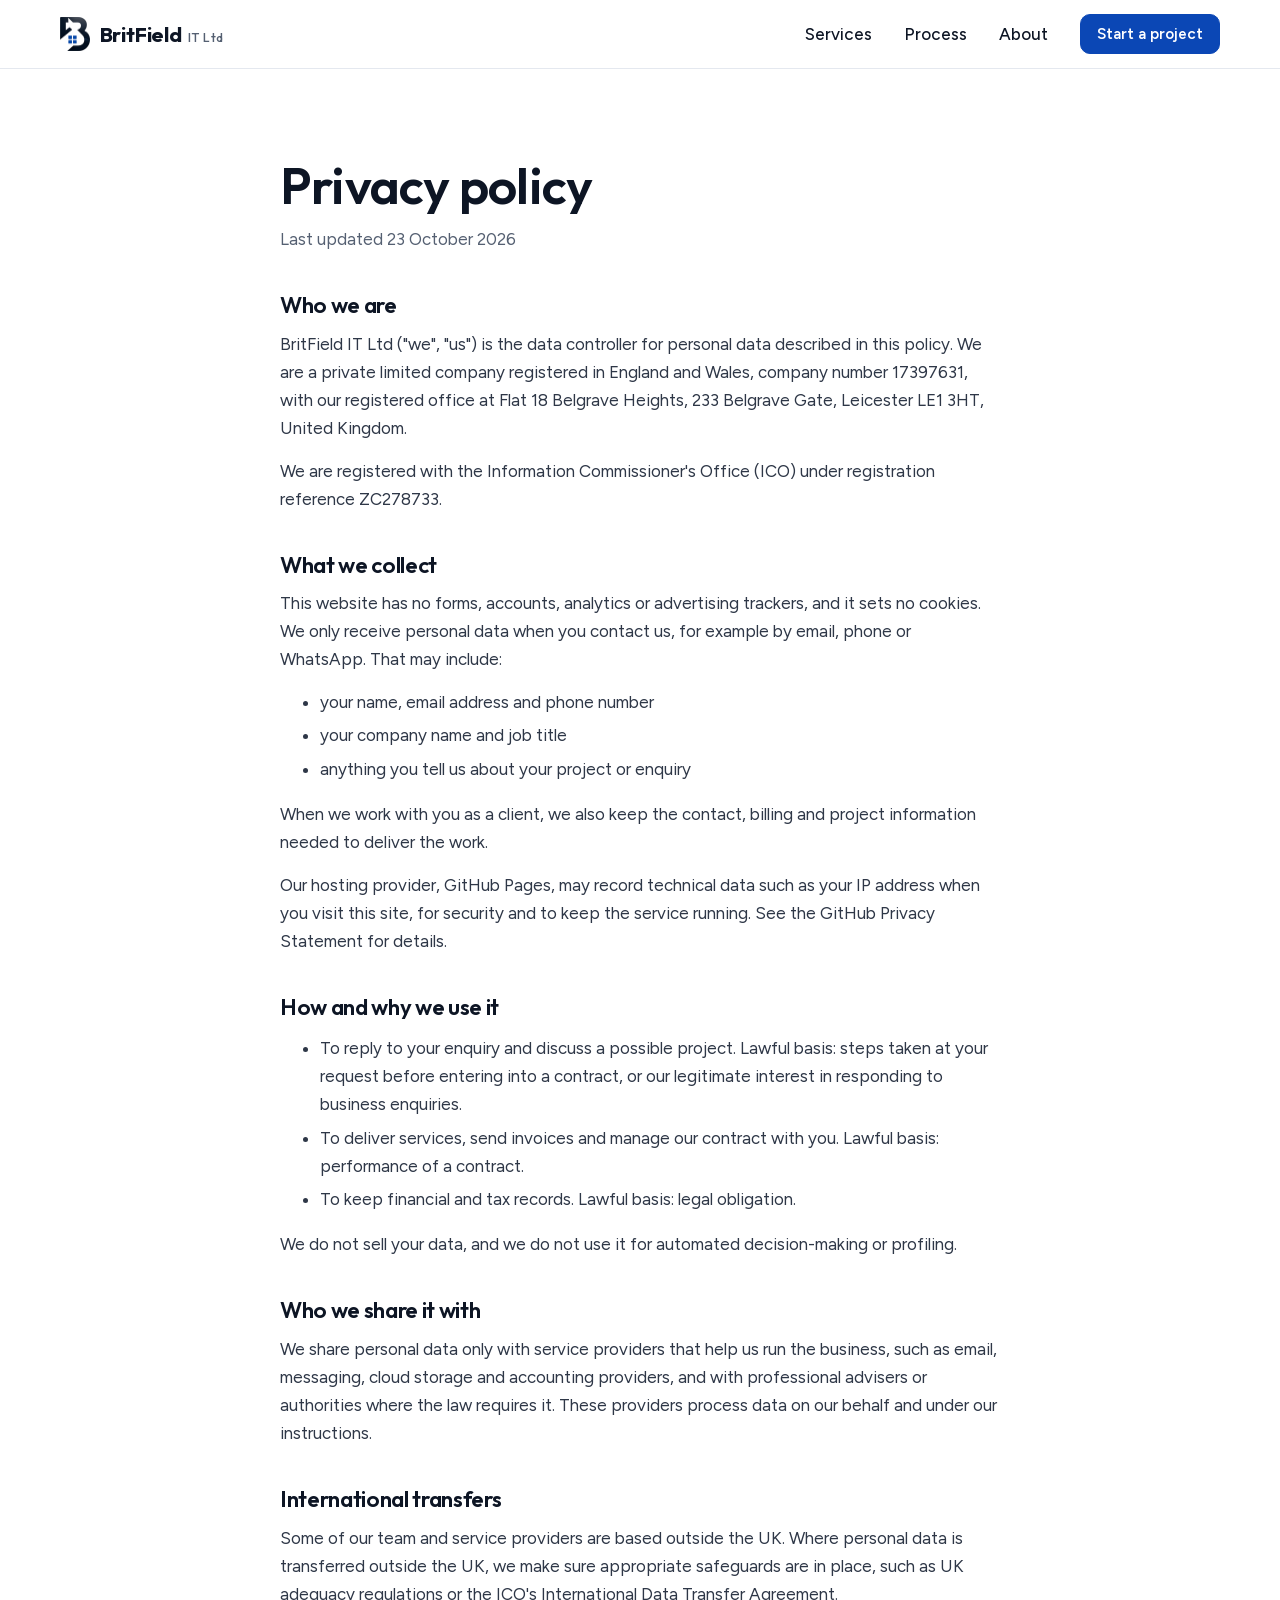
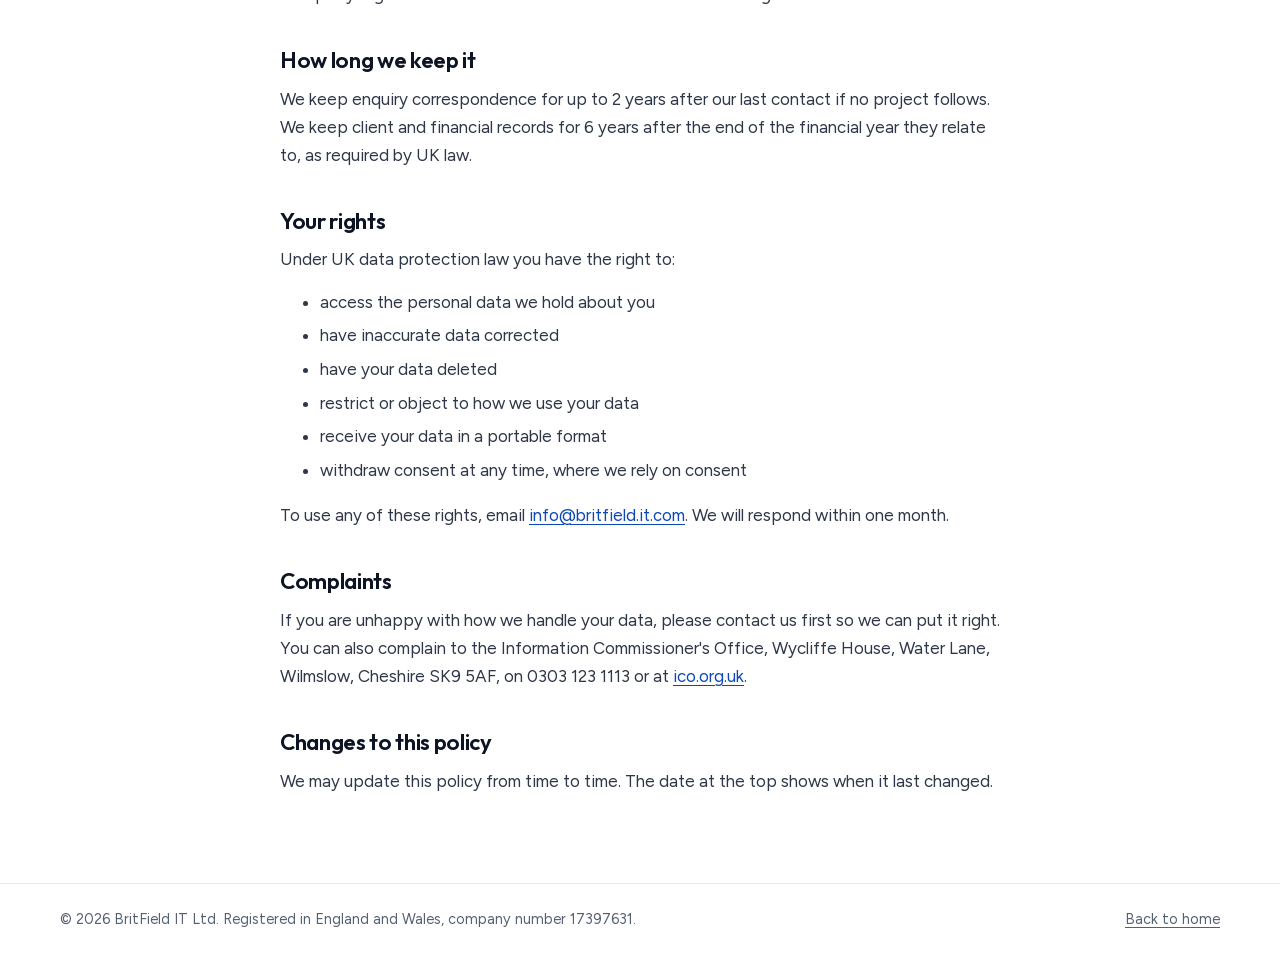
==== site/privacy.html @ c87a5aa4 "Add company website and GitHub Pages deploy Static site in site/ with home and privacy pages, self-h" ====
<!doctype html>
<html lang="en-GB">
<head>
  <meta charset="utf-8">
  <meta name="viewport" content="width=device-width, initial-scale=1">
  <title>Privacy policy | BritField IT Ltd</title>
  <meta name="description" content="How BritField IT Ltd collects, uses and protects personal data under UK GDPR.">
  <link rel="canonical" href="https://www.britfield.it.com/privacy.html">
  <meta name="theme-color" content="#ffffff">
  <link rel="icon" type="image/png" sizes="32x32" href="assets/img/favicon-32.png">
  <link rel="apple-touch-icon" href="assets/img/apple-touch-icon.png">
  <link rel="stylesheet" href="assets/style.css">
</head>
<body>
  <header class="site-header">
    <div class="wrap header-inner">
      <a class="brand" href="./" aria-label="BritField IT, home">
        <img src="assets/img/logo.webp" alt="" width="30" height="35">
        <span>BritField <small>IT Ltd</small></span>
      </a>
      <button class="nav-toggle" aria-expanded="false" aria-controls="nav" aria-label="Open menu"><span></span><span></span><span></span></button>
      <nav id="nav" class="nav">
        <a href="./#services">Services</a>
        <a href="./#process">Process</a>
        <a href="./#about">About</a>
        <a class="btn btn-small" href="./#contact">Start a project</a>
      </nav>
    </div>
  </header>

  <main class="wrap doc">
    <h1>Privacy policy</h1>
    <p class="updated">Last updated 23 October 2026</p>

    <h2>Who we are</h2>
    <p>BritField IT Ltd ("we", "us") is the data controller for personal data described in this policy. We are a private limited company registered in England and Wales, company number 17397631, with our registered office at Flat 18 Belgrave Heights, 233 Belgrave Gate, Leicester LE1 3HT, United Kingdom.</p>
    <p>We are registered with the Information Commissioner's Office (ICO) under registration reference ZC278733.</p>

    <h2>What we collect</h2>
    <p>This website has no forms, accounts, analytics or advertising trackers, and it sets no cookies. We only receive personal data when you contact us, for example by email, phone or WhatsApp. That may include:</p>
    <ul>
      <li>your name, email address and phone number</li>
      <li>your company name and job title</li>
      <li>anything you tell us about your project or enquiry</li>
    </ul>
    <p>When we work with you as a client, we also keep the contact, billing and project information needed to deliver the work.</p>
    <p>Our hosting provider, GitHub Pages, may record technical data such as your IP address when you visit this site, for security and to keep the service running. See the GitHub Privacy Statement for details.</p>

    <h2>How and why we use it</h2>
    <ul>
      <li>To reply to your enquiry and discuss a possible project. Lawful basis: steps taken at your request before entering into a contract, or our legitimate interest in responding to business enquiries.</li>
      <li>To deliver services, send invoices and manage our contract with you. Lawful basis: performance of a contract.</li>
      <li>To keep financial and tax records. Lawful basis: legal obligation.</li>
    </ul>
    <p>We do not sell your data, and we do not use it for automated decision-making or profiling.</p>

    <h2>Who we share it with</h2>
    <p>We share personal data only with service providers that help us run the business, such as email, messaging, cloud storage and accounting providers, and with professional advisers or authorities where the law requires it. These providers process data on our behalf and under our instructions.</p>

    <h2>International transfers</h2>
    <p>Some of our team and service providers are based outside the UK. Where personal data is transferred outside the UK, we make sure appropriate safeguards are in place, such as UK adequacy regulations or the ICO's International Data Transfer Agreement.</p>

    <h2>How long we keep it</h2>
    <p>We keep enquiry correspondence for up to 2 years after our last contact if no project follows. We keep client and financial records for 6 years after the end of the financial year they relate to, as required by UK law.</p>

    <h2>Your rights</h2>
    <p>Under UK data protection law you have the right to:</p>
    <ul>
      <li>access the personal data we hold about you</li>
      <li>have inaccurate data corrected</li>
      <li>have your data deleted</li>
      <li>restrict or object to how we use your data</li>
      <li>receive your data in a portable format</li>
      <li>withdraw consent at any time, where we rely on consent</li>
    </ul>
    <p>To use any of these rights, email <a href="mailto:info@britfield.it.com">info@britfield.it.com</a>. We will respond within one month.</p>

    <h2>Complaints</h2>
    <p>If you are unhappy with how we handle your data, please contact us first so we can put it right. You can also complain to the Information Commissioner's Office, Wycliffe House, Water Lane, Wilmslow, Cheshire SK9 5AF, on 0303 123 1113 or at <a href="https://ico.org.uk">ico.org.uk</a>.</p>

    <h2>Changes to this policy</h2>
    <p>We may update this policy from time to time. The date at the top shows when it last changed.</p>
  </main>

  <footer class="site-footer">
    <div class="wrap footer-base">
      <p>&copy; 2026 BritField IT Ltd. Registered in England and Wales, company number 17397631.</p>
      <a href="./">Back to home</a>
    </div>
  </footer>

  <script src="assets/main.js"></script>
</body>
</html>
---- site/assets/style.css ----
@font-face {
  font-family: "Outfit";
  src: url("fonts/outfit.woff2") format("woff2");
  font-weight: 500 700;
  font-display: swap;
}
@font-face {
  font-family: "Figtree";
  src: url("fonts/figtree.woff2") format("woff2");
  font-weight: 400 600;
  font-display: swap;
}

:root {
  --ink: #0d1524;
  --blue: #0b47b5;
  --blue-deep: #083a95;
  --slate: #556072;
  --line: #e4e8ef;
  --mist: #f4f6fa;
  --radius: 14px;
  --display: "Outfit", system-ui, sans-serif;
  --body: "Figtree", system-ui, sans-serif;
}

*, *::before, *::after { box-sizing: border-box; }
html { scroll-behavior: smooth; scroll-padding-top: 80px; }
body {
  margin: 0;
  background: #fff;
  color: var(--ink);
  font: 400 1.0625rem/1.65 var(--body);
  -webkit-font-smoothing: antialiased;
}
img { display: block; max-width: 100%; height: auto; }
a { color: var(--blue); text-underline-offset: 3px; }
a:hover { color: var(--blue-deep); }
:focus-visible { outline: 2px solid var(--blue); outline-offset: 3px; border-radius: 4px; }
h1, h2, h3 { font-family: var(--display); font-weight: 600; line-height: 1.1; margin: 0; letter-spacing: -0.015em; }
h2 { font-size: clamp(1.75rem, 3.2vw, 2.5rem); }
h3 { font-size: 1.3rem; }
p { margin: 0; }
.muted { color: var(--slate); }

.wrap { width: min(1160px, 100% - 2.5rem); margin-inline: auto; }

/* Buttons */
.btn {
  display: inline-flex;
  align-items: center;
  justify-content: center;
  min-height: 48px;
  padding: 0 1.4rem;
  border-radius: 10px;
  border: 1.5px solid var(--blue);
  background: var(--blue);
  color: #fff;
  font: 600 1rem var(--body);
  text-decoration: none;
  transition: background .15s, border-color .15s, color .15s;
}
.btn:hover { background: var(--blue-deep); border-color: var(--blue-deep); color: #fff; }
.btn-small { min-height: 40px; padding: 0 1rem; font-size: .95rem; }
.btn-ghost { background: transparent; color: var(--ink); border-color: var(--line); }
.btn-ghost:hover { background: var(--mist); color: var(--ink); border-color: var(--line); }
.btn-light { background: #fff; color: var(--ink); border-color: #fff; }
.btn-light:hover { background: var(--mist); color: var(--ink); border-color: var(--mist); }
.btn-outline-light { background: transparent; color: #fff; border-color: rgba(255,255,255,.35); }
.btn-outline-light:hover { background: rgba(255,255,255,.08); border-color: #fff; }

/* Header */
.site-header {
  position: sticky;
  top: 0;
  z-index: 10;
  background: rgba(255,255,255,.92);
  backdrop-filter: blur(10px);
  border-bottom: 1px solid var(--line);
}
.header-inner { display: flex; align-items: center; justify-content: space-between; height: 68px; }
.brand { display: inline-flex; align-items: center; gap: .6rem; color: var(--ink); text-decoration: none; }
.brand:hover { color: var(--ink); }
.brand img { width: 30px; }
.brand span { font: 700 1.3rem var(--display); letter-spacing: -0.01em; }
.brand small { font-weight: 500; font-size: .8rem; color: var(--slate); letter-spacing: .04em; margin-left: .15rem; }
.nav { display: flex; align-items: center; gap: 2rem; }
.nav a:not(.btn) { color: var(--ink); text-decoration: none; font-weight: 500; }
.nav a:not(.btn):hover { color: var(--blue); }
.nav-toggle {
  display: none;
  position: relative;
  width: 44px;
  height: 44px;
  margin-right: -10px;
  background: none;
  border: 0;
  cursor: pointer;
}
.nav-toggle span {
  position: absolute;
  left: 11px;
  width: 22px;
  height: 2px;
  border-radius: 2px;
  background: var(--ink);
  transition: transform .2s, opacity .2s;
}
.nav-toggle span:nth-child(1) { top: 15px; }
.nav-toggle span:nth-child(2) { top: 21px; }
.nav-toggle span:nth-child(3) { top: 27px; }
.nav-toggle[aria-expanded="true"] span:nth-child(1) { transform: translateY(6px) rotate(45deg); }
.nav-toggle[aria-expanded="true"] span:nth-child(2) { opacity: 0; }
.nav-toggle[aria-expanded="true"] span:nth-child(3) { transform: translateY(-6px) rotate(-45deg); }

/* Hero */
.hero {
  display: grid;
  grid-template-columns: 1.15fr .85fr;
  gap: clamp(2.5rem, 6vw, 6rem);
  align-items: center;
  padding-block: clamp(3.5rem, 9vw, 7.5rem);
}
.hero h1 { font-size: clamp(2.9rem, 7vw, 5.6rem); letter-spacing: -0.035em; line-height: 1; }
.lede { margin-top: 1.5rem; font-size: clamp(1.1rem, 1.6vw, 1.3rem); color: var(--slate); max-width: 34em; }
.actions { display: flex; flex-wrap: wrap; gap: .75rem; margin-top: 2.25rem; }
.credentials { margin-top: 1.75rem; font-size: .92rem; color: var(--slate); }

/* Hero illustration: a wireframe sketch (vision) becoming a built app (tech) */
.vision {
  --wire: rgba(11, 71, 181, .42);
  position: relative;
  width: min(100%, 540px);
  aspect-ratio: 1 / .92;
  justify-self: end;
}
.vision b, .vision i { display: block; }
.note {
  position: absolute;
  top: -1.9rem;
  left: 0;
  font: 600 .85rem var(--body);
  color: var(--blue);
  white-space: nowrap;
}
.sketch {
  position: absolute;
  inset: 1.9rem auto auto 0;
  width: 80%;
  height: 72%;
  display: flex;
  flex-direction: column;
  gap: 7%;
  padding: 7%;
  border: 1.5px dashed var(--wire);
  border-radius: 18px;
  background-color: #f6f9fe;
  background-image:
    linear-gradient(rgba(11, 71, 181, .07) 1px, transparent 1px),
    linear-gradient(90deg, rgba(11, 71, 181, .07) 1px, transparent 1px);
  background-size: 20px 20px;
  background-position: -1px -1px;
  animation: fade-in .6s ease-out both;
}
.sketch b { height: 9px; border: 1.5px dashed var(--wire); border-radius: 6px; }
.w-nav { display: flex; align-items: center; gap: 8%; }
.w-nav i { width: 22px; height: 22px; border: 1.5px dashed var(--wire); border-radius: 6px; margin-right: auto; }
.w-nav b { width: 14%; }
.w-head { display: grid; gap: 10px; }
.w-head b:first-child { width: 72%; height: 16px; }
.w-head b:last-child { width: 48%; }
.w-body { flex: 1; display: grid; grid-template-columns: 1.1fr 1fr; gap: 8%; }
.w-img {
  border: 1.5px dashed var(--wire);
  border-radius: 10px;
  background:
    linear-gradient(to top right, transparent calc(50% - 1px), var(--wire) 50%, transparent calc(50% + 1px)),
    linear-gradient(to bottom right, transparent calc(50% - 1px), var(--wire) 50%, transparent calc(50% + 1px));
}
.w-list { display: flex; flex-direction: column; justify-content: space-between; }
.w-list b:nth-child(odd) { width: 88%; }

.device {
  position: absolute;
  right: 0;
  bottom: 0;
  width: 40%;
  aspect-ratio: 9 / 17;
  padding: 7px;
  border-radius: 30px;
  background: var(--ink);
  box-shadow: 0 30px 60px -24px rgba(13, 21, 36, .45);
  animation: rise .7s cubic-bezier(.2, .7, .2, 1) .35s both;
}
.device .note { left: auto; right: 0; }
.screen {
  height: 100%;
  display: flex;
  flex-direction: column;
  gap: 7%;
  padding: 18% 10% 10%;
  border-radius: 24px;
  background: #fff;
}
.s-top { display: flex; align-items: center; gap: 8px; }
.s-top b { flex: 1; height: 6px; border-radius: 3px; background: var(--line); }
.s-icon { display: grid; grid-template-columns: 1fr 1fr; gap: 2px; width: 18px; }
.s-icon i { aspect-ratio: 1; border-radius: 2px; background: var(--blue); }
.s-head { display: grid; gap: 6px; }
.s-head b { height: 9px; border-radius: 4px; background: var(--ink); }
.s-head b:last-child { width: 60%; height: 6px; background: #c9d0db; }
.s-chart {
  flex: 1;
  display: flex;
  align-items: flex-end;
  gap: 8%;
  padding: 10% 8% 0;
  border-radius: 10px;
  background: var(--mist);
}
.s-chart i { flex: 1; height: var(--h); border-radius: 4px 4px 0 0; background: var(--blue); transform-origin: bottom; animation: grow .6s cubic-bezier(.2, .7, .2, 1) .8s both; }
.s-chart i:nth-child(2n) { background: #7c9be0; }
.s-row { display: flex; align-items: center; gap: 8px; }
.s-row i { width: 14px; height: 14px; border-radius: 4px; background: #dfe7f8; }
.s-row b { flex: 1; height: 6px; border-radius: 3px; background: var(--line); }
.s-btn { height: 22px; border-radius: 8px; background: var(--blue); }
@keyframes fade-in { from { opacity: 0; } }
@keyframes rise { from { opacity: 0; transform: translateY(28px); } }
@keyframes grow { from { transform: scaleY(0); } }

/* Sections */
.section { padding-block: clamp(3.5rem, 8vw, 6.5rem); border-top: 1px solid var(--line); }
.section-head { max-width: 40rem; margin-bottom: clamp(2rem, 5vw, 3.25rem); }
.section-head p { margin-top: 1rem; color: var(--slate); font-size: 1.125rem; }

.panes {
  display: grid;
  grid-template-columns: 1fr 1fr;
  gap: 1px;
  background: var(--line);
  border: 1px solid var(--line);
  border-radius: var(--radius);
  overflow: hidden;
}
.pane { background: #fff; padding: clamp(1.5rem, 3.5vw, 2.5rem); }
.pane h3 { display: flex; align-items: center; gap: .7rem; }
.pane h3::before { content: ""; width: 12px; height: 12px; border-radius: 3px; background: var(--blue); flex: none; }
.pane > p { margin-top: .75rem; color: var(--slate); }
.pane ul { margin: 1.25rem 0 0; padding: 0; list-style: none; }
.pane li { display: flex; align-items: center; gap: .75rem; padding: .3rem 0; font-size: 1rem; }
.pane li::before { content: ""; width: 6px; height: 6px; border-radius: 1.5px; background: #9db3e6; flex: none; }
.aside { margin-top: 1.75rem; color: var(--slate); }

.steps {
  --mark: 46px;
  position: relative;
  list-style: none;
  margin: 0;
  padding: clamp(1.75rem, 4vw, 3rem);
  display: grid;
  grid-template-columns: repeat(4, 1fr);
  gap: 2.5rem;
  border-radius: 20px;
  background: var(--mist);
}
.steps li { position: relative; }
.steps li:not(:last-child)::after {
  content: "";
  position: absolute;
  top: calc(var(--mark) / 2 - 1px);
  left: calc(var(--mark) + 10px);
  right: calc(10px - 2.5rem);
  border-top: 2px dashed #c3cee3;
}
.mark {
  display: grid;
  place-items: center;
  width: var(--mark);
  height: var(--mark);
  margin-bottom: 1.4rem;
  border: 1.5px solid var(--blue);
  border-radius: 12px;
  background: #fff;
  color: var(--blue);
  font: 600 1.15rem var(--display);
}
.steps li:last-child .mark { background: var(--blue); color: #fff; }
.steps p { margin-top: .6rem; color: var(--slate); font-size: 1rem; }

.split { display: grid; grid-template-columns: 1fr 1fr; gap: clamp(2.5rem, 6vw, 6rem); }
.models { margin: 1.75rem 0 0; }
.models dt { font: 600 1.15rem var(--display); padding-top: 1.1rem; border-top: 1px solid var(--line); }
.models dd { margin: .35rem 0 1.25rem; color: var(--slate); }
.split .muted { margin-top: 1.75rem; }
.tags { list-style: none; padding: 0; margin: 1.25rem 0 0; display: flex; flex-wrap: wrap; gap: .5rem; }
.tags li { border: 1px solid var(--line); border-radius: 999px; padding: .4rem .9rem; font-size: .95rem; }

.team { display: grid; grid-template-columns: 1fr 1fr; gap: 1.5rem; }
.person {
  display: grid;
  grid-template-columns: 160px 1fr;
  gap: 1.75rem;
  align-items: start;
  padding: clamp(1.25rem, 2.5vw, 1.75rem);
  border: 1px solid var(--line);
  border-radius: var(--radius);
}
.person img { border-radius: 10px; aspect-ratio: 4 / 5; object-fit: cover; background: var(--mist); }
.person .role { color: var(--blue); font-weight: 600; margin: .3rem 0 .9rem; }
.person p:not(.role):not(.links) { color: var(--slate); font-size: 1rem; }
.links { display: flex; gap: .5rem; margin-top: 1.25rem; }
.links a {
  padding: .35rem .85rem;
  border: 1px solid var(--line);
  border-radius: 8px;
  color: var(--ink);
  font-size: .92rem;
  font-weight: 600;
  text-decoration: none;
}
.links a:hover { border-color: var(--blue); color: var(--blue); }

.contact {
  display: grid;
  grid-template-columns: 1.2fr 1fr;
  gap: 2rem 4rem;
  align-items: center;
  background-color: var(--ink);
  background-image:
    linear-gradient(rgba(255, 255, 255, .045) 1px, transparent 1px),
    linear-gradient(90deg, rgba(255, 255, 255, .045) 1px, transparent 1px);
  background-size: 28px 28px;
  color: #fff;
  border-radius: 22px;
  padding: clamp(2rem, 5vw, 4rem);
}
.contact p { margin-top: 1rem; color: #b9c2d3; max-width: 32em; }
.contact-actions { display: grid; gap: .75rem; }
#contact { border-top: 0; padding-top: 0; }

/* Footer */
.site-footer { border-top: 1px solid var(--line); padding-top: 3.5rem; font-size: .95rem; }
.footer-grid { display: grid; grid-template-columns: 1.3fr 1fr 1fr 1fr; gap: 2rem; }
.footer-grid h2 { font: 600 1rem var(--display); margin-bottom: .6rem; letter-spacing: 0; }
.footer-grid p, .footer-grid address { color: var(--slate); font-style: normal; line-height: 1.75; }
.footer-grid .muted { margin-top: .6rem; }
.footer-grid a:not(.brand) { color: var(--slate); text-decoration: none; }
.footer-grid a:not(.brand):hover { color: var(--blue); }
.footer-base { display: flex; justify-content: space-between; gap: 1rem; margin-top: 3rem; padding-block: 1.5rem; border-top: 1px solid var(--line); color: var(--slate); font-size: .9rem; }
.footer-base a { color: var(--slate); }
.site-footer:has(> .footer-base:first-child) { padding-top: 0; }
.footer-base:first-child { margin-top: 0; border-top: 0; }

/* Privacy page */
.doc { max-width: 720px; padding-block: clamp(3rem, 8vw, 5.5rem); }
.doc h1 { font-size: clamp(2.2rem, 5vw, 3.2rem); }
.doc h2 { font-size: 1.4rem; margin: 2.5rem 0 .75rem; }
.doc p, .doc li { color: #2e3747; }
.doc p + p, .doc ul { margin-top: .9rem; }
.doc li + li { margin-top: .35rem; }
.doc .updated { margin-top: .75rem; color: var(--slate); }

/* Tablet */
@media (max-width: 960px) {
  .hero { grid-template-columns: 1fr; }
  .vision { justify-self: center; width: min(100%, 460px); margin-top: 2rem; }
  .steps { grid-template-columns: 1fr; gap: 2rem; }
  .steps li:not(:last-child)::after { top: calc(var(--mark) + 8px); bottom: calc(8px - 2rem); left: calc(var(--mark) / 2 - 1px); right: auto; border-top: 0; border-left: 2px dashed #c3cee3; }
  .steps li { padding-left: calc(var(--mark) + 1.25rem); min-height: var(--mark); }
  .mark { position: absolute; left: 0; top: 0; margin: 0; }
  .steps h3 { padding-top: .6rem; }
  .team { grid-template-columns: 1fr; }
  .contact { grid-template-columns: 1fr; }
  .contact-actions { grid-template-columns: 1fr 1fr; }
  .footer-grid { grid-template-columns: 1fr 1fr; }
}

/* Phone */
@media (max-width: 720px) {
  .nav-toggle { display: block; }
  .nav {
    display: none;
    position: absolute;
    top: 68px;
    left: 0;
    right: 0;
    flex-direction: column;
    align-items: stretch;
    gap: 0;
    padding: .5rem 1.25rem 1.25rem;
    background: #fff;
    border-bottom: 1px solid var(--line);
  }
  .nav.open { display: flex; }
  .nav a:not(.btn) { padding: .85rem 0; border-bottom: 1px solid var(--line); }
  .nav .btn { margin-top: 1rem; }
  .actions .btn { flex: 1 1 100%; }
  .panes, .split, .contact-actions { grid-template-columns: 1fr; }
  .person { grid-template-columns: 1fr; }
  .person img { width: 180px; justify-self: center; }
  .footer-grid { grid-template-columns: 1fr; }
  .footer-base { flex-direction: column; }
}

@media (prefers-reduced-motion: reduce) {
  html { scroll-behavior: auto; }
  * { animation: none !important; transition: none !important; }
}
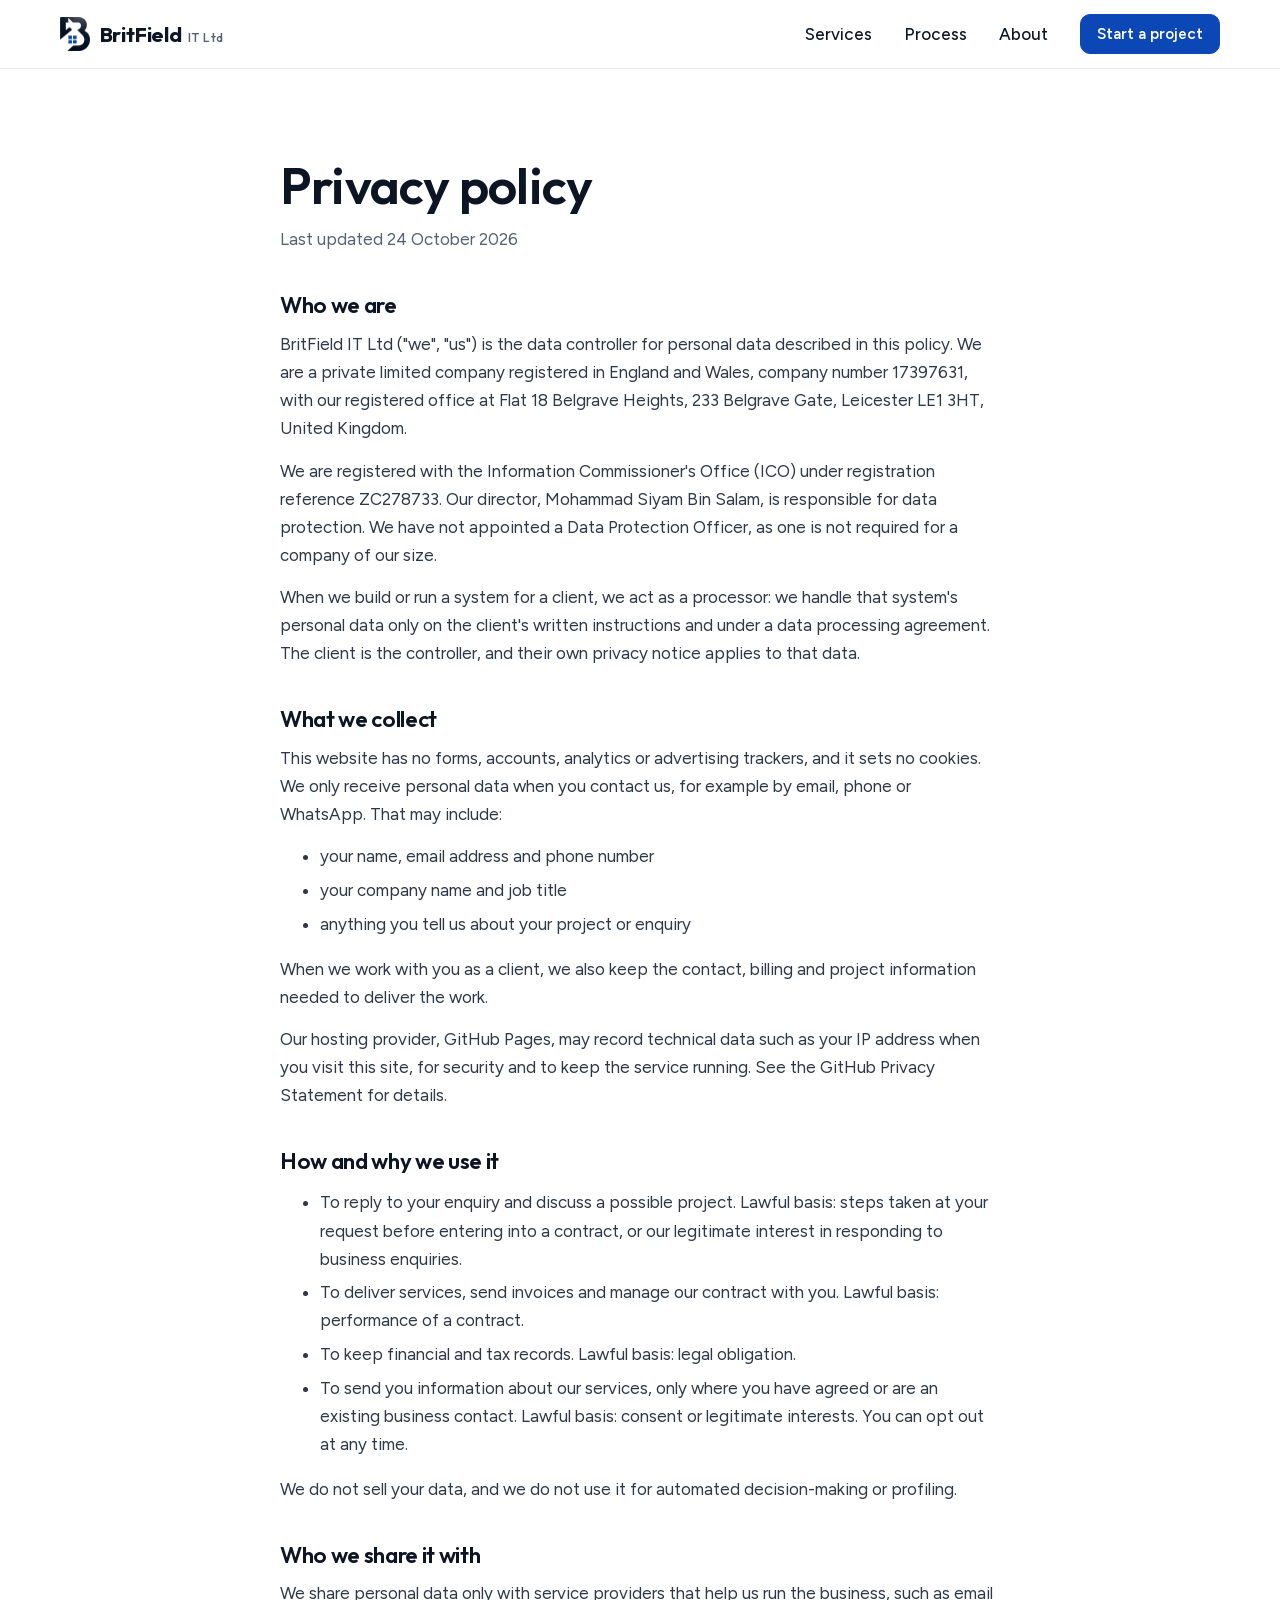
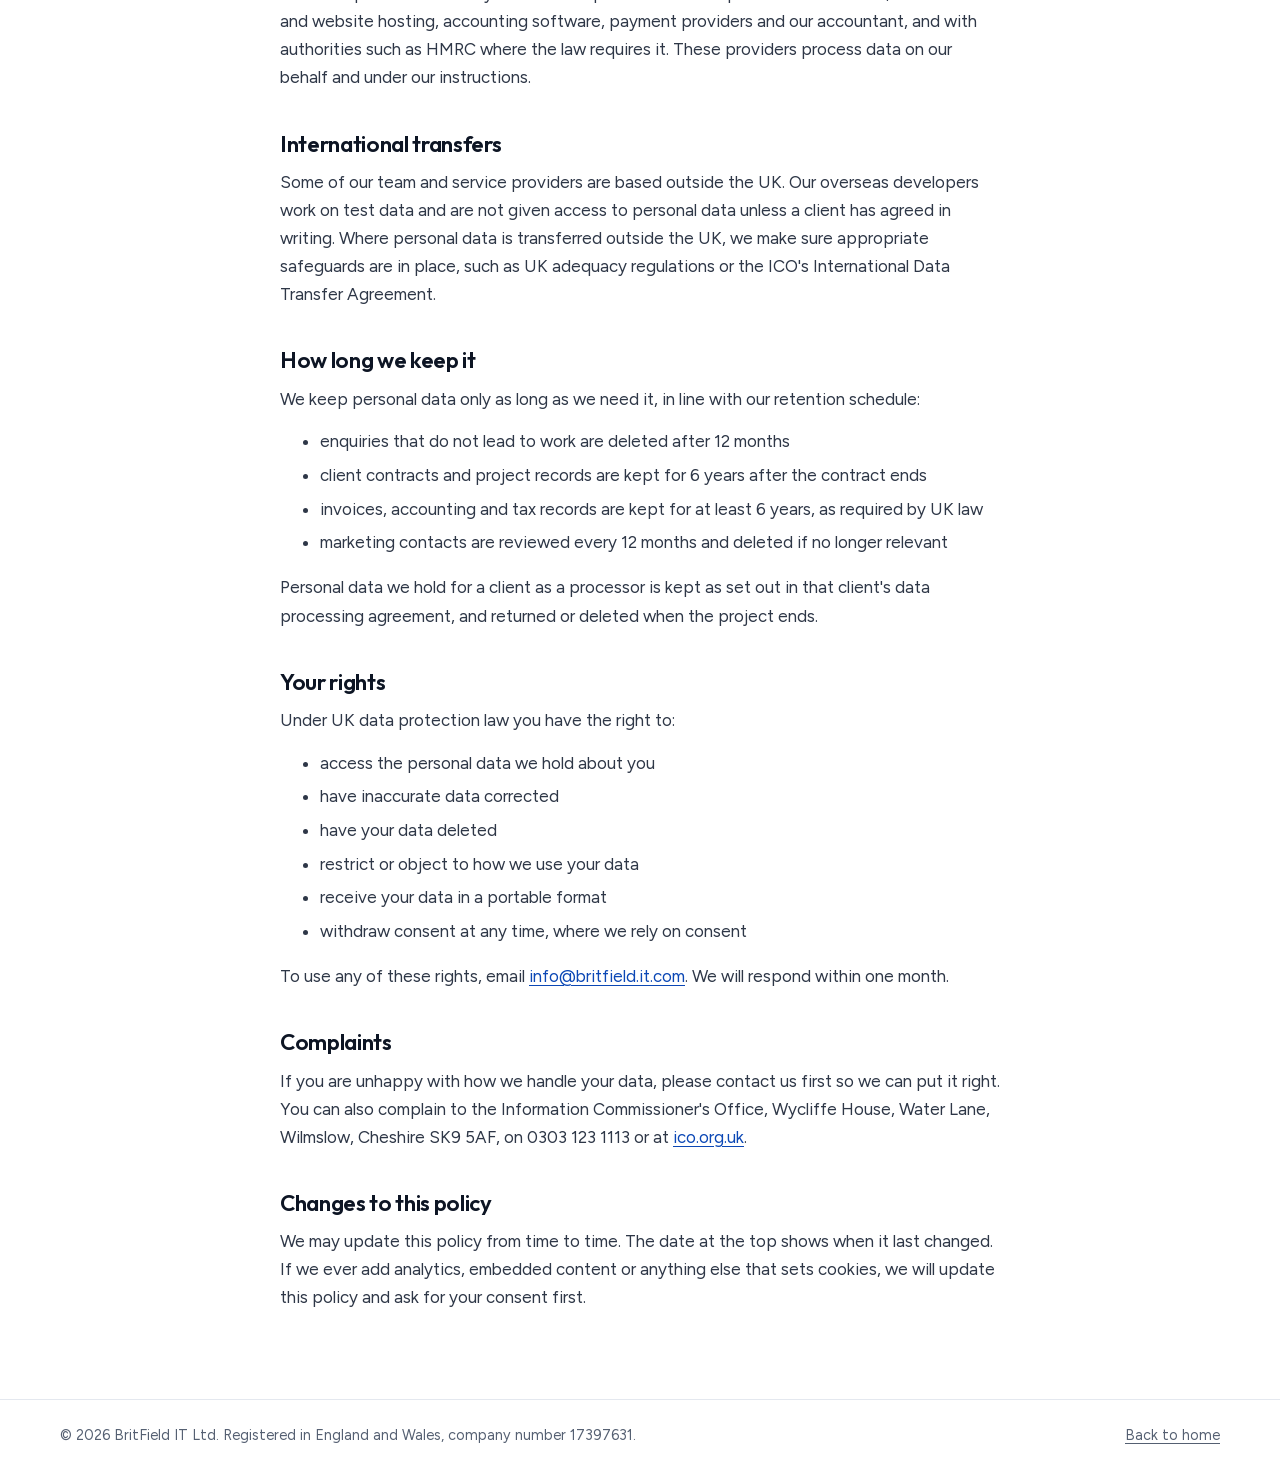
==== commit 3c13bcd5: "Align privacy policy with data protection pack, add LinkedIn Enquiry retention now 12 months, overse" ====
--- a/site/privacy.html
+++ b/site/privacy.html
@@ -30,11 +30,12 @@
 
   <main class="wrap doc">
     <h1>Privacy policy</h1>
-    <p class="updated">Last updated 23 October 2026</p>
+    <p class="updated">Last updated 24 October 2026</p>
 
     <h2>Who we are</h2>
     <p>BritField IT Ltd ("we", "us") is the data controller for personal data described in this policy. We are a private limited company registered in England and Wales, company number 17397631, with our registered office at Flat 18 Belgrave Heights, 233 Belgrave Gate, Leicester LE1 3HT, United Kingdom.</p>
-    <p>We are registered with the Information Commissioner's Office (ICO) under registration reference ZC278733.</p>
+    <p>We are registered with the Information Commissioner's Office (ICO) under registration reference ZC278733. Our director, Mohammad Siyam Bin Salam, is responsible for data protection. We have not appointed a Data Protection Officer, as one is not required for a company of our size.</p>
+    <p>When we build or run a system for a client, we act as a processor: we handle that system's personal data only on the client's written instructions and under a data processing agreement. The client is the controller, and their own privacy notice applies to that data.</p>
 
     <h2>What we collect</h2>
     <p>This website has no forms, accounts, analytics or advertising trackers, and it sets no cookies. We only receive personal data when you contact us, for example by email, phone or WhatsApp. That may include:</p>
@@ -51,17 +52,25 @@
       <li>To reply to your enquiry and discuss a possible project. Lawful basis: steps taken at your request before entering into a contract, or our legitimate interest in responding to business enquiries.</li>
       <li>To deliver services, send invoices and manage our contract with you. Lawful basis: performance of a contract.</li>
       <li>To keep financial and tax records. Lawful basis: legal obligation.</li>
+      <li>To send you information about our services, only where you have agreed or are an existing business contact. Lawful basis: consent or legitimate interests. You can opt out at any time.</li>
     </ul>
     <p>We do not sell your data, and we do not use it for automated decision-making or profiling.</p>
 
     <h2>Who we share it with</h2>
-    <p>We share personal data only with service providers that help us run the business, such as email, messaging, cloud storage and accounting providers, and with professional advisers or authorities where the law requires it. These providers process data on our behalf and under our instructions.</p>
+    <p>We share personal data only with service providers that help us run the business, such as email and website hosting, accounting software, payment providers and our accountant, and with authorities such as HMRC where the law requires it. These providers process data on our behalf and under our instructions.</p>
 
     <h2>International transfers</h2>
-    <p>Some of our team and service providers are based outside the UK. Where personal data is transferred outside the UK, we make sure appropriate safeguards are in place, such as UK adequacy regulations or the ICO's International Data Transfer Agreement.</p>
+    <p>Some of our team and service providers are based outside the UK. Our overseas developers work on test data and are not given access to personal data unless a client has agreed in writing. Where personal data is transferred outside the UK, we make sure appropriate safeguards are in place, such as UK adequacy regulations or the ICO's International Data Transfer Agreement.</p>
 
     <h2>How long we keep it</h2>
-    <p>We keep enquiry correspondence for up to 2 years after our last contact if no project follows. We keep client and financial records for 6 years after the end of the financial year they relate to, as required by UK law.</p>
+    <p>We keep personal data only as long as we need it, in line with our retention schedule:</p>
+    <ul>
+      <li>enquiries that do not lead to work are deleted after 12 months</li>
+      <li>client contracts and project records are kept for 6 years after the contract ends</li>
+      <li>invoices, accounting and tax records are kept for at least 6 years, as required by UK law</li>
+      <li>marketing contacts are reviewed every 12 months and deleted if no longer relevant</li>
+    </ul>
+    <p>Personal data we hold for a client as a processor is kept as set out in that client's data processing agreement, and returned or deleted when the project ends.</p>
 
     <h2>Your rights</h2>
     <p>Under UK data protection law you have the right to:</p>
@@ -79,7 +88,7 @@
     <p>If you are unhappy with how we handle your data, please contact us first so we can put it right. You can also complain to the Information Commissioner's Office, Wycliffe House, Water Lane, Wilmslow, Cheshire SK9 5AF, on 0303 123 1113 or at <a href="https://ico.org.uk">ico.org.uk</a>.</p>
 
     <h2>Changes to this policy</h2>
-    <p>We may update this policy from time to time. The date at the top shows when it last changed.</p>
+    <p>We may update this policy from time to time. The date at the top shows when it last changed. If we ever add analytics, embedded content or anything else that sets cookies, we will update this policy and ask for your consent first.</p>
   </main>
 
   <footer class="site-footer">
